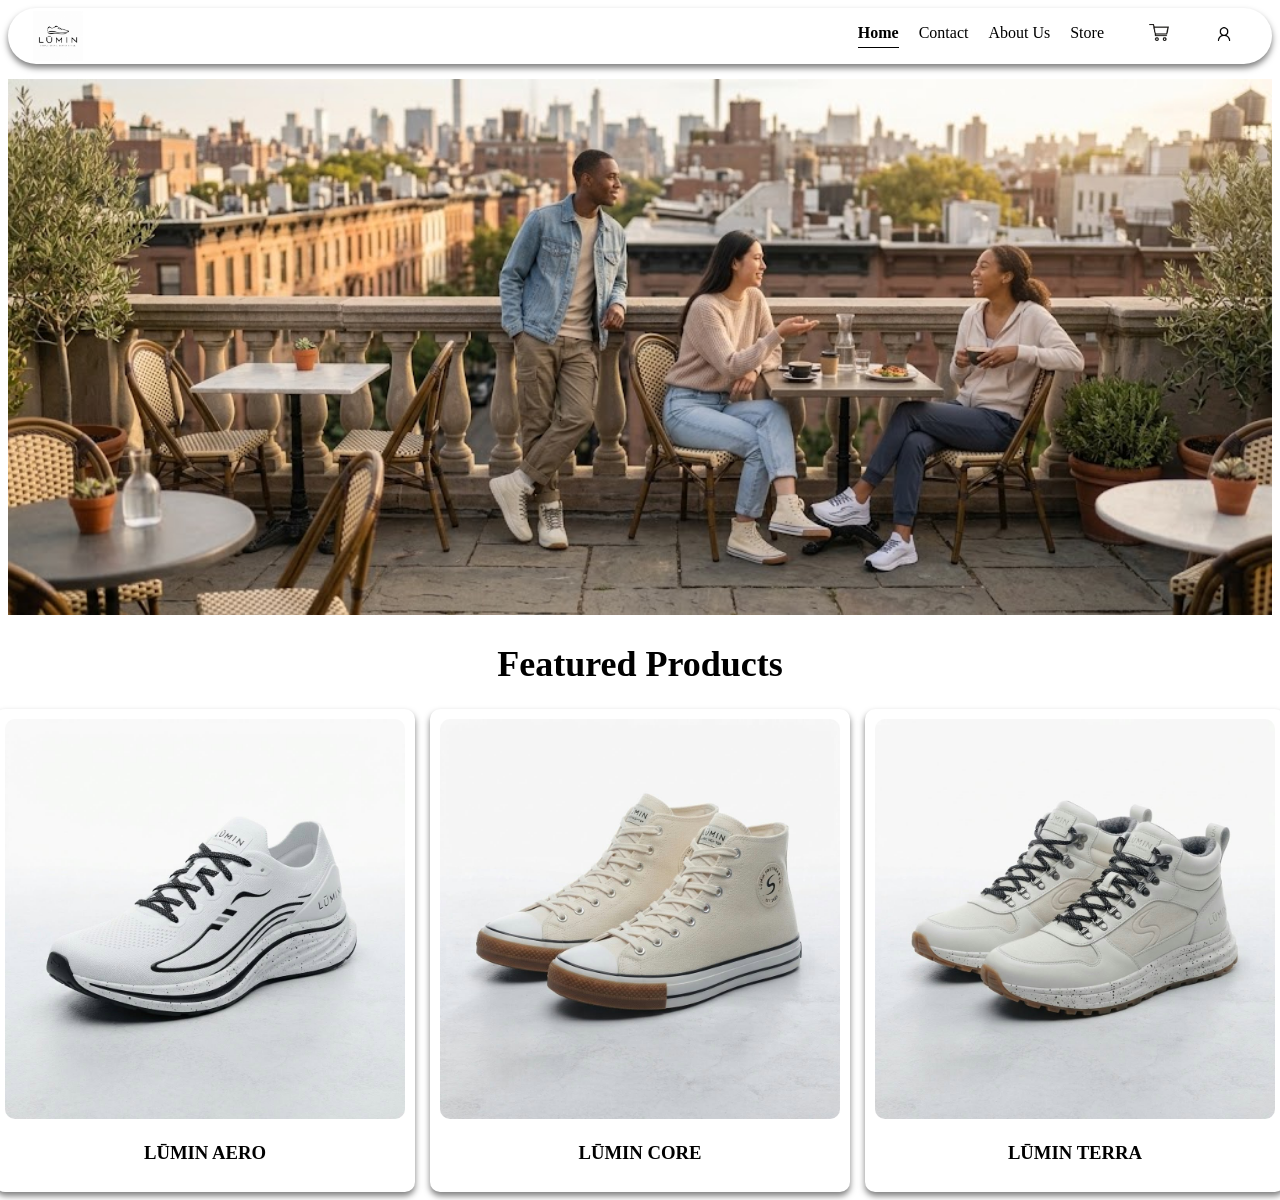
==== index.html @ ff183a72 "Add files via upload" ====
<!DOCTYPE html>
<html>
    <head>
        <title>Home</title>
        <meta name="description" content="Welcome to our home page!">
        <meta name="viewport" content="width=device-width, initial-scale=1.0">
        <link rel="stylesheet" href="stylesheet/index.css">
    </head>

    <body>
        <header>

            <img src="images/logo.jpg" alt="logo" width="50px">

            <nav>
                <ul>
                    <a href="index.html" class="active"><li>Home</li></a>
                    <a href="contact.html"><li>Contact</li></a>
                    <a href="about.html"><li>About Us</li></a>
                    <a href="store.html"><li>Store</li></a>
                    <div class="cart">
                    <a href="cart.html"><li><img src=images/cart.png alt="cart" width="20px"></li></a>
                    </div>
                    <div class="user">
                    <a href="login.html"><li><img src=images/user.png alt="user" width="20px"></li></a>
                    </div>
                </ul>
            </nav>

        </header>
        
            <img src="images/home.jpg" alt="home"style="width: 100%; height: 25%; margin-top: 15px;">

        <div class="featured">
            <h1>Featured Products</h1>
        </div>

    <div class="box">
        <div class="product">
            <a href="store.html">
            <img src="images/running shoes.jpg" alt="running shoes" width="400px">
            <h3>LŪMIN AERO</h3>
            </a>
        </div>

         <div class="product">
            <a href="store.html">
            <img src="images/casual shoes.jpg" alt="casual shoes" width="400px">
            <h3>LŪMIN CORE</h3>
            </a>
        </div>

         <div class="product">
            <a href="store.html">
            <img src="images/mountain shoes.jpg" alt="mountain shoes" width="400px">
            <h3>LŪMIN TERRA</h3>
            </a>
        </div>
    </div>
        
    </body>
</html>
---- stylesheet/index.css ----
header {
    background-color: white;
    display: flex;
    align-items: center;
    justify-content: space-between;
    box-shadow: 0 4px 6px rgba(0, 0, 0, 0.5);
    border-radius: 50px;
}

header img {
    margin-left: 25px;
}


nav ul {
    margin-right: 38px;
    list-style: none;
    display: flex;
    gap: 20px;
}

nav a {
    color: black;
    text-decoration: none;
}

nav a:hover {
    border-bottom: solid 1px;
    font-size: larger;
}

nav a.active {
    border-bottom: solid 1px;
    font-weight: bold;
}

.cart:hover {
    transform: scale(1.25);
}

.user:hover {
    transform: scale(1.25);
}

.featured {
    text-align: center;
    font-size: large;
}

.box {
    display: flex;
    justify-content: center;
    gap: 15px;
}

.product {
    width: fit-content;
    padding: 10px;
    text-align: center;
    box-shadow: 0 4px 6px rgba(0, 0, 0, 0.5);
    border-radius: 10px;
}

.product:hover {
    transform: scale(1.05);
}

.product img {
    border-radius: 10px;
}

.product a {
    text-decoration: none;
    color: black;
}
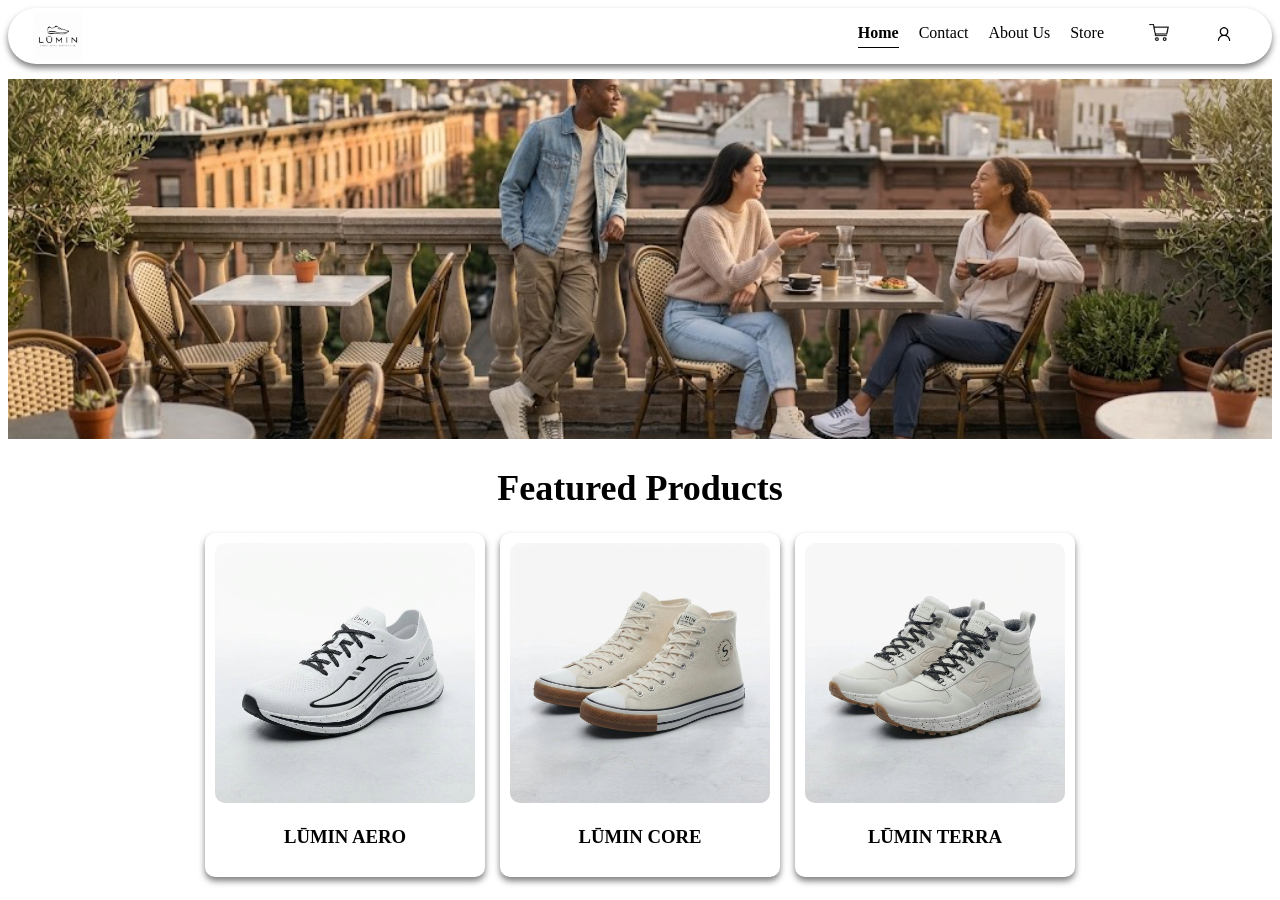
==== commit f7adc700: "Update index.html" ====
--- a/index.html
+++ b/index.html
@@ -29,7 +29,7 @@
 
         </header>
         
-            <img src="images/home.jpg" alt="home"style="width: 100%; height: 25%; margin-top: 15px;">
+        <img src="images/home.jpg" alt="home" style="width: 100%; height: 40vh; object-fit: cover; margin-top: 15px;">
 
         <div class="featured">
             <h1>Featured Products</h1>
@@ -59,4 +59,4 @@
     </div>
         
     </body>
-</html>+</html>
--- a/stylesheet/index.css
+++ b/stylesheet/index.css
@@ -2,6 +2,7 @@
 header {
     background-color: white;
     display: flex;
+    flex-wrap: wrap;
     align-items: center;
     justify-content: space-between;
     box-shadow: 0 4px 6px rgba(0, 0, 0, 0.5);
@@ -18,6 +19,7 @@
     list-style: none;
     display: flex;
     gap: 20px;
+    flex-wrap: wrap;
 }
 
 nav a {
@@ -50,16 +52,19 @@
 
 .box {
     display: flex;
+    flex-wrap: wrap;
     justify-content: center;
     gap: 15px;
 }
 
 .product {
-    width: fit-content;
+    width: 80%;
+    max-width: 280px;
     padding: 10px;
     text-align: center;
     box-shadow: 0 4px 6px rgba(0, 0, 0, 0.5);
     border-radius: 10px;
+    box-sizing: border-box;
 }
 
 .product:hover {
@@ -68,9 +73,11 @@
 
 .product img {
     border-radius: 10px;
+    max-width: 100%;
+    height: auto;
 }
 
 .product a {
     text-decoration: none;
     color: black;
-}+}
